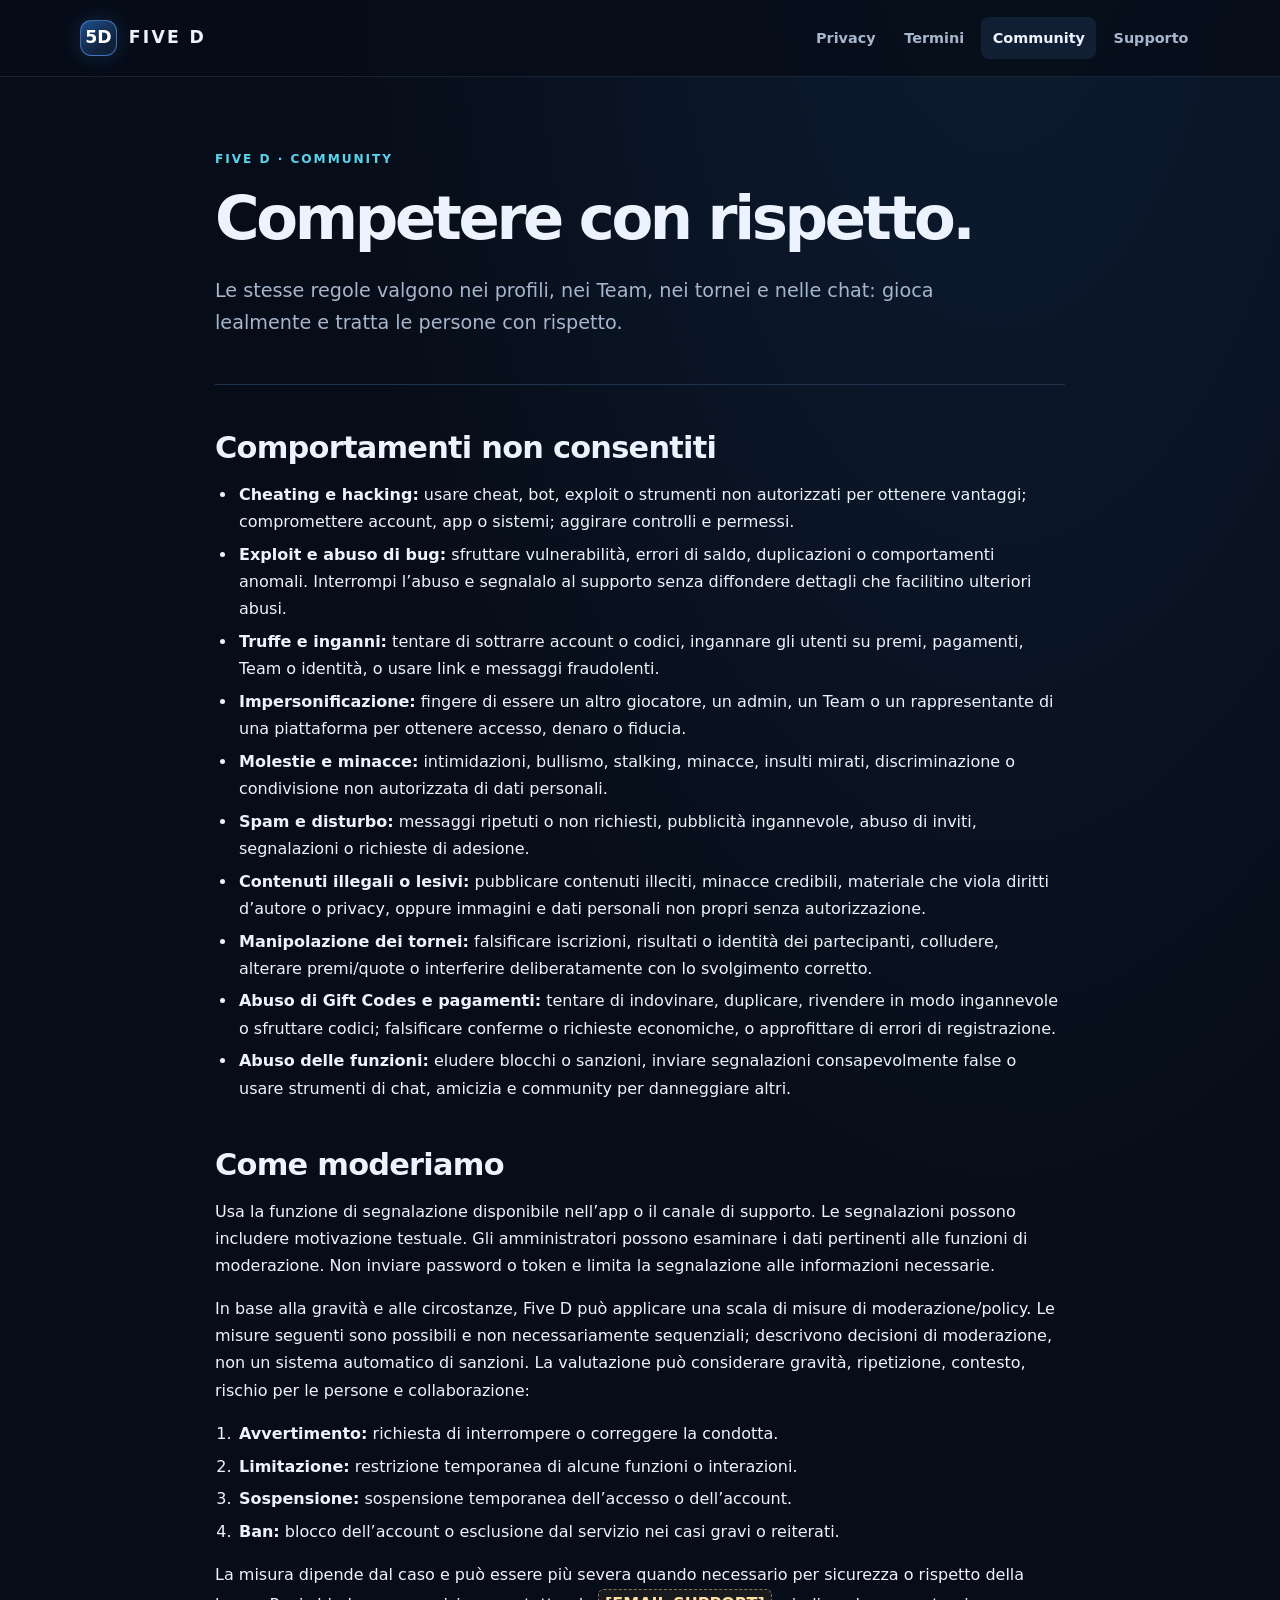
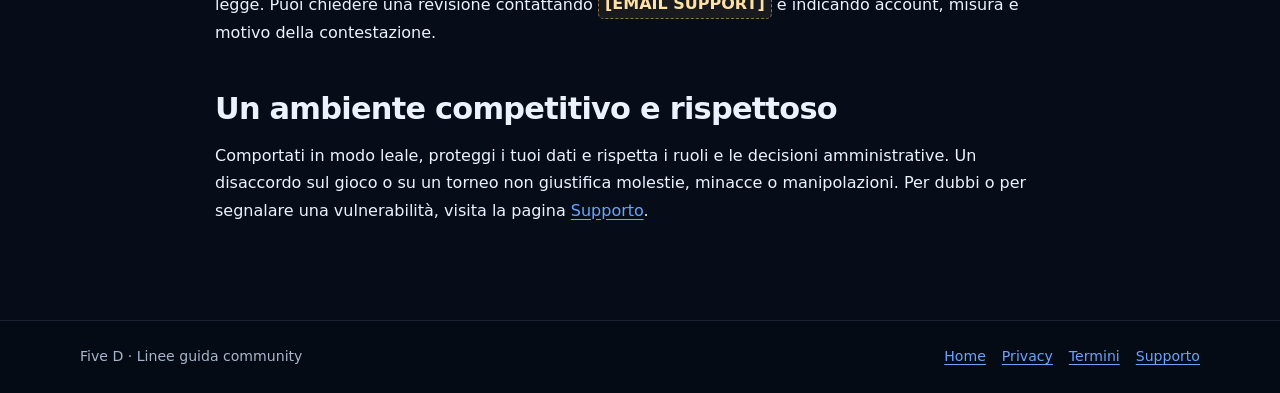
==== community-guidelines.html @ 9a0a3091 "Add FiveD legal pages" ====
<!doctype html>
<html lang="it">
<head>
  <meta charset="utf-8">
  <meta name="viewport" content="width=device-width, initial-scale=1">
  <meta name="theme-color" content="#070d18">
  <meta name="description" content="Linee guida Five D per interazioni corrette, tornei sicuri e una community rispettosa.">
  <title>Linee guida community — Five D</title>
  <link rel="stylesheet" href="style.css">
</head>
<body>
  <a class="skip-link" href="#contenuto">Vai al contenuto</a>
  <header class="site-header"><div class="header-inner">
    <a class="brand" href="index.html" aria-label="Five D, pagina iniziale"><span class="brand-mark" aria-hidden="true">5D</span><span>FIVE D</span></a>
    <nav class="site-nav" aria-label="Navigazione principale"><a href="privacy.html">Privacy</a><a href="terms.html">Termini</a><a href="community-guidelines.html" aria-current="page">Community</a><a href="support.html">Supporto</a></nav>
  </div></header>
  <main id="contenuto" class="container legal-content">
    <header>
      <p class="eyebrow">Five D · Community</p>
      <h1>Competere con rispetto.</h1>
      <p class="hero-copy">Le stesse regole valgono nei profili, nei Team, nei tornei e nelle chat: gioca lealmente e tratta le persone con rispetto.</p>
    </header>
    <section>
      <h2>Comportamenti non consentiti</h2>
      <ul>
        <li><strong>Cheating e hacking:</strong> usare cheat, bot, exploit o strumenti non autorizzati per ottenere vantaggi; compromettere account, app o sistemi; aggirare controlli e permessi.</li>
        <li><strong>Exploit e abuso di bug:</strong> sfruttare vulnerabilità, errori di saldo, duplicazioni o comportamenti anomali. Interrompi l’abuso e segnalalo al supporto senza diffondere dettagli che facilitino ulteriori abusi.</li>
        <li><strong>Truffe e inganni:</strong> tentare di sottrarre account o codici, ingannare gli utenti su premi, pagamenti, Team o identità, o usare link e messaggi fraudolenti.</li>
        <li><strong>Impersonificazione:</strong> fingere di essere un altro giocatore, un admin, un Team o un rappresentante di una piattaforma per ottenere accesso, denaro o fiducia.</li>
        <li><strong>Molestie e minacce:</strong> intimidazioni, bullismo, stalking, minacce, insulti mirati, discriminazione o condivisione non autorizzata di dati personali.</li>
        <li><strong>Spam e disturbo:</strong> messaggi ripetuti o non richiesti, pubblicità ingannevole, abuso di inviti, segnalazioni o richieste di adesione.</li>
        <li><strong>Contenuti illegali o lesivi:</strong> pubblicare contenuti illeciti, minacce credibili, materiale che viola diritti d’autore o privacy, oppure immagini e dati personali non propri senza autorizzazione.</li>
        <li><strong>Manipolazione dei tornei:</strong> falsificare iscrizioni, risultati o identità dei partecipanti, colludere, alterare premi/quote o interferire deliberatamente con lo svolgimento corretto.</li>
        <li><strong>Abuso di Gift Codes e pagamenti:</strong> tentare di indovinare, duplicare, rivendere in modo ingannevole o sfruttare codici; falsificare conferme o richieste economiche, o approfittare di errori di registrazione.</li>
        <li><strong>Abuso delle funzioni:</strong> eludere blocchi o sanzioni, inviare segnalazioni consapevolmente false o usare strumenti di chat, amicizia e community per danneggiare altri.</li>
      </ul>
    </section>
    <section>
      <h2>Come moderiamo</h2>
      <p>Usa la funzione di segnalazione disponibile nell’app o il canale di supporto. Le segnalazioni possono includere motivazione testuale. Gli amministratori possono esaminare i dati pertinenti alle funzioni di moderazione. Non inviare password o token e limita la segnalazione alle informazioni necessarie.</p>
      <p>In base alla gravità e alle circostanze, Five D può applicare una scala di misure di moderazione/policy. Le misure seguenti sono possibili e non necessariamente sequenziali; descrivono decisioni di moderazione, non un sistema automatico di sanzioni. La valutazione può considerare gravità, ripetizione, contesto, rischio per le persone e collaborazione:</p>
      <ol>
        <li><strong>Avvertimento:</strong> richiesta di interrompere o correggere la condotta.</li>
        <li><strong>Limitazione:</strong> restrizione temporanea di alcune funzioni o interazioni.</li>
        <li><strong>Sospensione:</strong> sospensione temporanea dell’accesso o dell’account.</li>
        <li><strong>Ban:</strong> blocco dell’account o esclusione dal servizio nei casi gravi o reiterati.</li>
      </ol>
      <p>La misura dipende dal caso e può essere più severa quando necessario per sicurezza o rispetto della legge. Puoi chiedere una revisione contattando <span class="placeholder">[EMAIL SUPPORT]</span> e indicando account, misura e motivo della contestazione.</p>
    </section>
    <section>
      <h2>Un ambiente competitivo e rispettoso</h2>
      <p>Comportati in modo leale, proteggi i tuoi dati e rispetta i ruoli e le decisioni amministrative. Un disaccordo sul gioco o su un torneo non giustifica molestie, minacce o manipolazioni. Per dubbi o per segnalare una vulnerabilità, visita la pagina <a href="support.html">Supporto</a>.</p>
    </section>
  </main>
  <footer class="site-footer"><div class="footer-inner"><p>Five D · Linee guida community</p><nav class="footer-links" aria-label="Altre pagine"><a href="index.html">Home</a><a href="privacy.html">Privacy</a><a href="terms.html">Termini</a><a href="support.html">Supporto</a></nav></div></footer>
</body>
</html>
---- style.css ----
:root {
  color-scheme: dark;
  --bg: #070d18;
  --surface: #0d1727;
  --surface-raised: #111f34;
  --line: #20334d;
  --text: #ecf3ff;
  --muted: #a7b6cc;
  --blue: #68a5ff;
  --cyan: #59d5ee;
  --warning: #f7c873;
  --max-width: 1120px;
}

* {
  box-sizing: border-box;
}

html {
  scroll-behavior: smooth;
}

body {
  min-width: 320px;
  margin: 0;
  background:
    radial-gradient(ellipse at 78% -10%, rgb(38 93 161 / 20%), transparent 42rem),
    var(--bg);
  color: var(--text);
  font: 16px/1.7 Inter, ui-sans-serif, system-ui, -apple-system, BlinkMacSystemFont, "Segoe UI", sans-serif;
}

a {
  color: var(--blue);
  text-underline-offset: 0.2em;
}

a:hover {
  color: var(--cyan);
}

a:focus-visible,
.button:focus-visible {
  outline: 3px solid var(--cyan);
  outline-offset: 4px;
}

.skip-link {
  position: absolute;
  z-index: 10;
  top: 0.75rem;
  left: 0.75rem;
  padding: 0.65rem 0.9rem;
  transform: translateY(-160%);
  border-radius: 0.5rem;
  background: var(--text);
  color: var(--bg);
}

.skip-link:focus {
  transform: translateY(0);
}

.site-header {
  border-bottom: 1px solid rgb(126 163 207 / 15%);
  background: rgb(7 13 24 / 82%);
}

.header-inner,
.container,
.footer-inner {
  width: min(var(--max-width), calc(100% - 3rem));
  margin-inline: auto;
}

.header-inner {
  display: flex;
  min-height: 76px;
  align-items: center;
  justify-content: space-between;
  gap: 1.5rem;
}

.brand {
  display: inline-flex;
  align-items: center;
  gap: 0.75rem;
  color: var(--text);
  font-size: 1.08rem;
  font-weight: 800;
  letter-spacing: 0.13em;
  text-decoration: none;
}

.brand-mark {
  display: grid;
  width: 2.3rem;
  height: 2.3rem;
  place-items: center;
  border: 1px solid rgb(104 165 255 / 52%);
  border-radius: 0.7rem;
  background: linear-gradient(145deg, #1e4e8a, #10213a 72%);
  box-shadow: 0 0 1.4rem rgb(61 139 240 / 20%);
  color: #fff;
  letter-spacing: 0;
}

.brand span:last-child {
  white-space: nowrap;
}

.site-nav {
  display: flex;
  flex-wrap: wrap;
  justify-content: flex-end;
  gap: 0.35rem;
}

.site-nav a {
  padding: 0.55rem 0.72rem;
  border-radius: 0.5rem;
  color: var(--muted);
  font-size: 0.9rem;
  font-weight: 650;
  text-decoration: none;
}

.site-nav a:hover,
.site-nav a[aria-current="page"] {
  background: rgb(104 165 255 / 11%);
  color: var(--text);
}

.container {
  padding-block: 4.5rem 5rem;
}

.hero {
  position: relative;
  overflow: hidden;
  padding: clamp(2rem, 6vw, 4.5rem);
  border: 1px solid var(--line);
  border-radius: 1.35rem;
  background:
    radial-gradient(ellipse at 100% 0%, rgb(51 119 208 / 24%), transparent 35rem),
    linear-gradient(145deg, #101d30, #0b1423 70%);
  box-shadow: 0 1.5rem 5rem rgb(0 0 0 / 20%);
}

.eyebrow {
  margin: 0 0 0.8rem;
  color: var(--cyan);
  font-size: 0.76rem;
  font-weight: 800;
  letter-spacing: 0.16em;
  text-transform: uppercase;
}

h1,
h2,
h3 {
  color: var(--text);
  line-height: 1.2;
  text-wrap: balance;
}

h1 {
  max-width: 850px;
  margin: 0;
  font-size: clamp(2.35rem, 6.2vw, 4.7rem);
  letter-spacing: -0.055em;
}

h2 {
  margin: 2.8rem 0 0.9rem;
  font-size: clamp(1.4rem, 3vw, 1.9rem);
  letter-spacing: -0.025em;
}

h3 {
  margin: 1.65rem 0 0.55rem;
  font-size: 1.12rem;
}

p,
ul,
ol {
  margin: 0 0 1rem;
}

.hero-copy {
  max-width: 730px;
  margin-top: 1.2rem;
  color: var(--muted);
  font-size: clamp(1.05rem, 2.1vw, 1.2rem);
}

.hero-actions {
  display: flex;
  flex-wrap: wrap;
  gap: 0.75rem;
  margin-top: 1.8rem;
}

.button {
  display: inline-flex;
  min-height: 2.9rem;
  align-items: center;
  justify-content: center;
  padding: 0.65rem 1rem;
  border: 1px solid rgb(104 165 255 / 40%);
  border-radius: 0.65rem;
  background: linear-gradient(135deg, #3276cb, #24589d);
  color: #fff;
  font-weight: 750;
  text-decoration: none;
  transition: transform 150ms ease, filter 150ms ease;
}

.button:hover {
  transform: translateY(-1px);
  filter: brightness(1.12);
  color: #fff;
}

.button-secondary {
  border-color: var(--line);
  background: rgb(255 255 255 / 3%);
  color: var(--text);
}

.button-secondary:hover {
  color: var(--text);
}

.section-heading {
  max-width: 720px;
  margin: 3.5rem 0 1.25rem;
}

.section-heading h2 {
  margin: 0 0 0.55rem;
}

.section-heading p,
.muted,
.meta,
.card p,
.callout p {
  color: var(--muted);
}

.card-grid {
  display: grid;
  grid-template-columns: repeat(2, minmax(0, 1fr));
  gap: 1rem;
}

.card {
  min-height: 100%;
  padding: 1.45rem;
  border: 1px solid var(--line);
  border-radius: 0.95rem;
  background: linear-gradient(155deg, rgb(17 31 52 / 96%), rgb(11 20 35 / 96%));
}

.card h2,
.card h3 {
  margin-top: 0;
}

.card h2 {
  font-size: 1.35rem;
}

.card-link {
  display: inline-flex;
  align-items: center;
  gap: 0.45rem;
  margin-top: 0.25rem;
  font-weight: 750;
  text-decoration: none;
}

.card-link::after {
  content: "→";
  transition: transform 150ms ease;
}

.card-link:hover::after {
  transform: translateX(3px);
}

.callout {
  margin-block: 1.5rem;
  padding: 1rem 1.2rem;
  border: 1px solid rgb(247 200 115 / 28%);
  border-left: 3px solid var(--warning);
  border-radius: 0.65rem;
  background: rgb(247 200 115 / 6%);
}

.callout strong {
  color: #ffe1a4;
}

.callout p:last-child {
  margin-bottom: 0;
}

.legal-content {
  max-width: 850px;
  margin-inline: auto;
}

.legal-content > header {
  margin-bottom: 2rem;
  padding-bottom: 1.75rem;
  border-bottom: 1px solid var(--line);
}

.legal-content > header h1 {
  font-size: clamp(2.4rem, 6vw, 3.8rem);
}

.legal-content section {
  scroll-margin-top: 1.5rem;
}

.legal-content ul,
.legal-content ol,
.card ul {
  padding-left: 1.35rem;
}

.legal-content li,
.card li {
  margin-block: 0.35rem;
  padding-left: 0.15rem;
}

.placeholder {
  display: inline-block;
  padding: 0.05rem 0.38rem;
  border: 1px dashed rgb(247 200 115 / 52%);
  border-radius: 0.35rem;
  background: rgb(247 200 115 / 7%);
  color: #ffe1a4;
  font-weight: 700;
  overflow-wrap: anywhere;
}

.contents {
  display: flex;
  flex-wrap: wrap;
  gap: 0.5rem;
  margin-block: 1.75rem;
}

.contents a {
  padding: 0.35rem 0.65rem;
  border: 1px solid var(--line);
  border-radius: 999px;
  color: var(--muted);
  font-size: 0.88rem;
  text-decoration: none;
}

.contents a:hover {
  border-color: var(--blue);
  color: var(--text);
}

.steps {
  counter-reset: support-step;
  display: grid;
  gap: 0.8rem;
  padding: 0;
  list-style: none;
}

.steps li {
  counter-increment: support-step;
  display: grid;
  grid-template-columns: 2rem 1fr;
  gap: 0.8rem;
  align-items: start;
  margin: 0;
  padding: 1rem;
  border: 1px solid var(--line);
  border-radius: 0.7rem;
  background: rgb(17 31 52 / 65%);
}

.steps li::before {
  content: counter(support-step, decimal-leading-zero);
  display: grid;
  width: 2rem;
  height: 2rem;
  place-items: center;
  border-radius: 0.55rem;
  background: rgb(104 165 255 / 14%);
  color: var(--cyan);
  font-size: 0.78rem;
  font-weight: 800;
}

.steps p:last-child {
  margin-bottom: 0;
}

.site-footer {
  border-top: 1px solid rgb(126 163 207 / 15%);
  background: rgb(5 10 18 / 55%);
}

.footer-inner {
  display: flex;
  flex-wrap: wrap;
  align-items: center;
  justify-content: space-between;
  gap: 1rem;
  padding-block: 1.5rem;
}

.footer-inner p {
  margin: 0;
  color: var(--muted);
  font-size: 0.88rem;
}

.footer-links {
  display: flex;
  flex-wrap: wrap;
  gap: 0.8rem 1rem;
}

.footer-links a {
  font-size: 0.88rem;
}

@media (max-width: 720px) {
  .header-inner,
  .container,
  .footer-inner {
    width: min(100% - 2rem, var(--max-width));
  }

  .header-inner {
    align-items: flex-start;
    flex-direction: column;
    gap: 0.65rem;
    padding-block: 0.8rem;
  }

  .site-nav {
    width: 100%;
    justify-content: flex-start;
    gap: 0.1rem;
  }

  .site-nav a {
    padding: 0.45rem 0.55rem;
    font-size: 0.83rem;
  }

  .container {
    padding-block: 2.2rem 3rem;
  }

  .card-grid {
    grid-template-columns: 1fr;
  }

  .hero {
    border-radius: 1rem;
  }

  .footer-inner {
    align-items: flex-start;
    flex-direction: column;
  }
}

@media (prefers-reduced-motion: reduce) {
  *,
  *::before,
  *::after {
    scroll-behavior: auto !important;
    transition-duration: 0.01ms !important;
    animation-duration: 0.01ms !important;
    animation-iteration-count: 1 !important;
  }
}
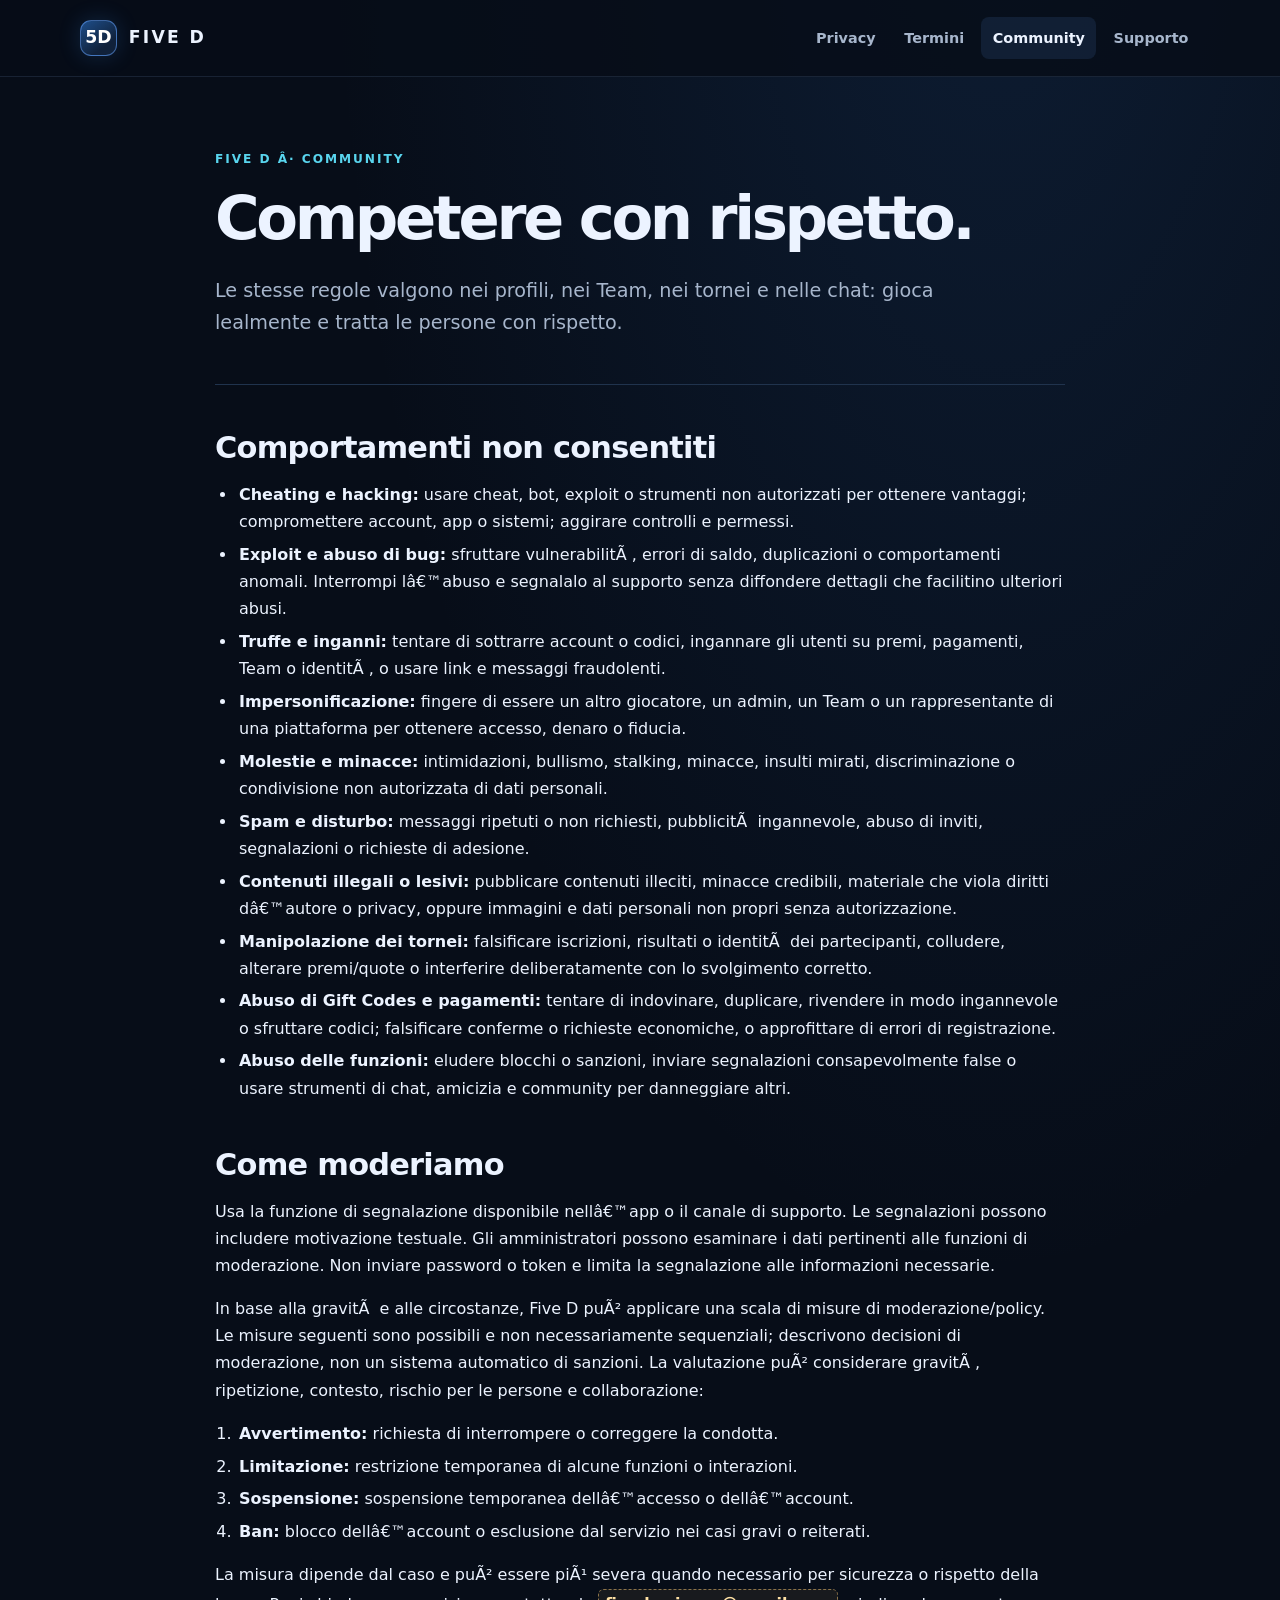
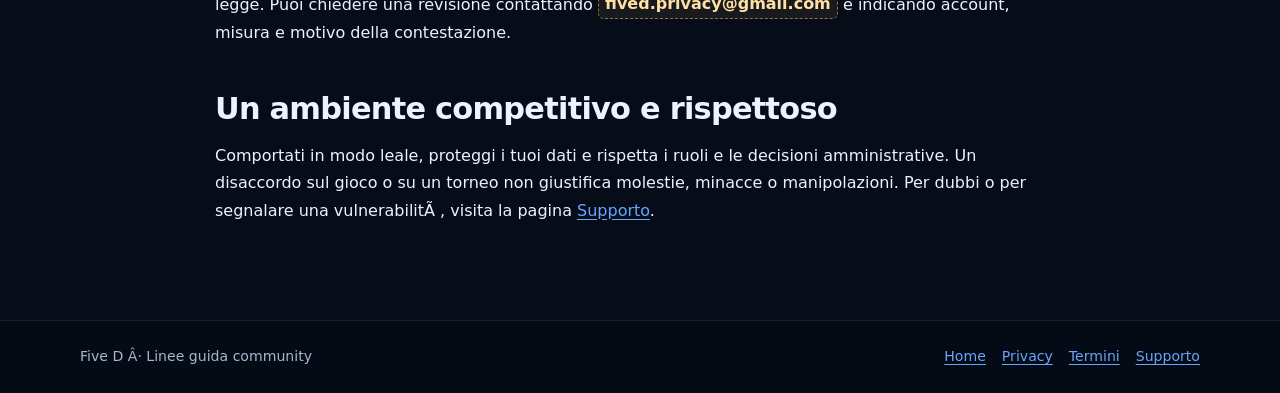
==== commit e11f337b: "Update FiveD legal contacts" ====
--- a/community-guidelines.html
+++ b/community-guidelines.html
@@ -1,11 +1,11 @@
-<!doctype html>
+﻿<!doctype html>
 <html lang="it">
 <head>
   <meta charset="utf-8">
   <meta name="viewport" content="width=device-width, initial-scale=1">
   <meta name="theme-color" content="#070d18">
   <meta name="description" content="Linee guida Five D per interazioni corrette, tornei sicuri e una community rispettosa.">
-  <title>Linee guida community — Five D</title>
+  <title>Linee guida community â€” Five D</title>
   <link rel="stylesheet" href="style.css">
 </head>
 <body>
@@ -16,7 +16,7 @@
   </div></header>
   <main id="contenuto" class="container legal-content">
     <header>
-      <p class="eyebrow">Five D · Community</p>
+      <p class="eyebrow">Five D Â· Community</p>
       <h1>Competere con rispetto.</h1>
       <p class="hero-copy">Le stesse regole valgono nei profili, nei Team, nei tornei e nelle chat: gioca lealmente e tratta le persone con rispetto.</p>
     </header>
@@ -24,34 +24,35 @@
       <h2>Comportamenti non consentiti</h2>
       <ul>
         <li><strong>Cheating e hacking:</strong> usare cheat, bot, exploit o strumenti non autorizzati per ottenere vantaggi; compromettere account, app o sistemi; aggirare controlli e permessi.</li>
-        <li><strong>Exploit e abuso di bug:</strong> sfruttare vulnerabilità, errori di saldo, duplicazioni o comportamenti anomali. Interrompi l’abuso e segnalalo al supporto senza diffondere dettagli che facilitino ulteriori abusi.</li>
-        <li><strong>Truffe e inganni:</strong> tentare di sottrarre account o codici, ingannare gli utenti su premi, pagamenti, Team o identità, o usare link e messaggi fraudolenti.</li>
+        <li><strong>Exploit e abuso di bug:</strong> sfruttare vulnerabilitÃ , errori di saldo, duplicazioni o comportamenti anomali. Interrompi lâ€™abuso e segnalalo al supporto senza diffondere dettagli che facilitino ulteriori abusi.</li>
+        <li><strong>Truffe e inganni:</strong> tentare di sottrarre account o codici, ingannare gli utenti su premi, pagamenti, Team o identitÃ , o usare link e messaggi fraudolenti.</li>
         <li><strong>Impersonificazione:</strong> fingere di essere un altro giocatore, un admin, un Team o un rappresentante di una piattaforma per ottenere accesso, denaro o fiducia.</li>
         <li><strong>Molestie e minacce:</strong> intimidazioni, bullismo, stalking, minacce, insulti mirati, discriminazione o condivisione non autorizzata di dati personali.</li>
-        <li><strong>Spam e disturbo:</strong> messaggi ripetuti o non richiesti, pubblicità ingannevole, abuso di inviti, segnalazioni o richieste di adesione.</li>
-        <li><strong>Contenuti illegali o lesivi:</strong> pubblicare contenuti illeciti, minacce credibili, materiale che viola diritti d’autore o privacy, oppure immagini e dati personali non propri senza autorizzazione.</li>
-        <li><strong>Manipolazione dei tornei:</strong> falsificare iscrizioni, risultati o identità dei partecipanti, colludere, alterare premi/quote o interferire deliberatamente con lo svolgimento corretto.</li>
+        <li><strong>Spam e disturbo:</strong> messaggi ripetuti o non richiesti, pubblicitÃ  ingannevole, abuso di inviti, segnalazioni o richieste di adesione.</li>
+        <li><strong>Contenuti illegali o lesivi:</strong> pubblicare contenuti illeciti, minacce credibili, materiale che viola diritti dâ€™autore o privacy, oppure immagini e dati personali non propri senza autorizzazione.</li>
+        <li><strong>Manipolazione dei tornei:</strong> falsificare iscrizioni, risultati o identitÃ  dei partecipanti, colludere, alterare premi/quote o interferire deliberatamente con lo svolgimento corretto.</li>
         <li><strong>Abuso di Gift Codes e pagamenti:</strong> tentare di indovinare, duplicare, rivendere in modo ingannevole o sfruttare codici; falsificare conferme o richieste economiche, o approfittare di errori di registrazione.</li>
         <li><strong>Abuso delle funzioni:</strong> eludere blocchi o sanzioni, inviare segnalazioni consapevolmente false o usare strumenti di chat, amicizia e community per danneggiare altri.</li>
       </ul>
     </section>
     <section>
       <h2>Come moderiamo</h2>
-      <p>Usa la funzione di segnalazione disponibile nell’app o il canale di supporto. Le segnalazioni possono includere motivazione testuale. Gli amministratori possono esaminare i dati pertinenti alle funzioni di moderazione. Non inviare password o token e limita la segnalazione alle informazioni necessarie.</p>
-      <p>In base alla gravità e alle circostanze, Five D può applicare una scala di misure di moderazione/policy. Le misure seguenti sono possibili e non necessariamente sequenziali; descrivono decisioni di moderazione, non un sistema automatico di sanzioni. La valutazione può considerare gravità, ripetizione, contesto, rischio per le persone e collaborazione:</p>
+      <p>Usa la funzione di segnalazione disponibile nellâ€™app o il canale di supporto. Le segnalazioni possono includere motivazione testuale. Gli amministratori possono esaminare i dati pertinenti alle funzioni di moderazione. Non inviare password o token e limita la segnalazione alle informazioni necessarie.</p>
+      <p>In base alla gravitÃ  e alle circostanze, Five D puÃ² applicare una scala di misure di moderazione/policy. Le misure seguenti sono possibili e non necessariamente sequenziali; descrivono decisioni di moderazione, non un sistema automatico di sanzioni. La valutazione puÃ² considerare gravitÃ , ripetizione, contesto, rischio per le persone e collaborazione:</p>
       <ol>
         <li><strong>Avvertimento:</strong> richiesta di interrompere o correggere la condotta.</li>
         <li><strong>Limitazione:</strong> restrizione temporanea di alcune funzioni o interazioni.</li>
-        <li><strong>Sospensione:</strong> sospensione temporanea dell’accesso o dell’account.</li>
-        <li><strong>Ban:</strong> blocco dell’account o esclusione dal servizio nei casi gravi o reiterati.</li>
+        <li><strong>Sospensione:</strong> sospensione temporanea dellâ€™accesso o dellâ€™account.</li>
+        <li><strong>Ban:</strong> blocco dellâ€™account o esclusione dal servizio nei casi gravi o reiterati.</li>
       </ol>
-      <p>La misura dipende dal caso e può essere più severa quando necessario per sicurezza o rispetto della legge. Puoi chiedere una revisione contattando <span class="placeholder">[EMAIL SUPPORT]</span> e indicando account, misura e motivo della contestazione.</p>
+      <p>La misura dipende dal caso e puÃ² essere piÃ¹ severa quando necessario per sicurezza o rispetto della legge. Puoi chiedere una revisione contattando <span class="placeholder">fived.privacy@gmail.com</span> e indicando account, misura e motivo della contestazione.</p>
     </section>
     <section>
       <h2>Un ambiente competitivo e rispettoso</h2>
-      <p>Comportati in modo leale, proteggi i tuoi dati e rispetta i ruoli e le decisioni amministrative. Un disaccordo sul gioco o su un torneo non giustifica molestie, minacce o manipolazioni. Per dubbi o per segnalare una vulnerabilità, visita la pagina <a href="support.html">Supporto</a>.</p>
+      <p>Comportati in modo leale, proteggi i tuoi dati e rispetta i ruoli e le decisioni amministrative. Un disaccordo sul gioco o su un torneo non giustifica molestie, minacce o manipolazioni. Per dubbi o per segnalare una vulnerabilitÃ , visita la pagina <a href="support.html">Supporto</a>.</p>
     </section>
   </main>
-  <footer class="site-footer"><div class="footer-inner"><p>Five D · Linee guida community</p><nav class="footer-links" aria-label="Altre pagine"><a href="index.html">Home</a><a href="privacy.html">Privacy</a><a href="terms.html">Termini</a><a href="support.html">Supporto</a></nav></div></footer>
+  <footer class="site-footer"><div class="footer-inner"><p>Five D Â· Linee guida community</p><nav class="footer-links" aria-label="Altre pagine"><a href="index.html">Home</a><a href="privacy.html">Privacy</a><a href="terms.html">Termini</a><a href="support.html">Supporto</a></nav></div></footer>
 </body>
 </html>
+
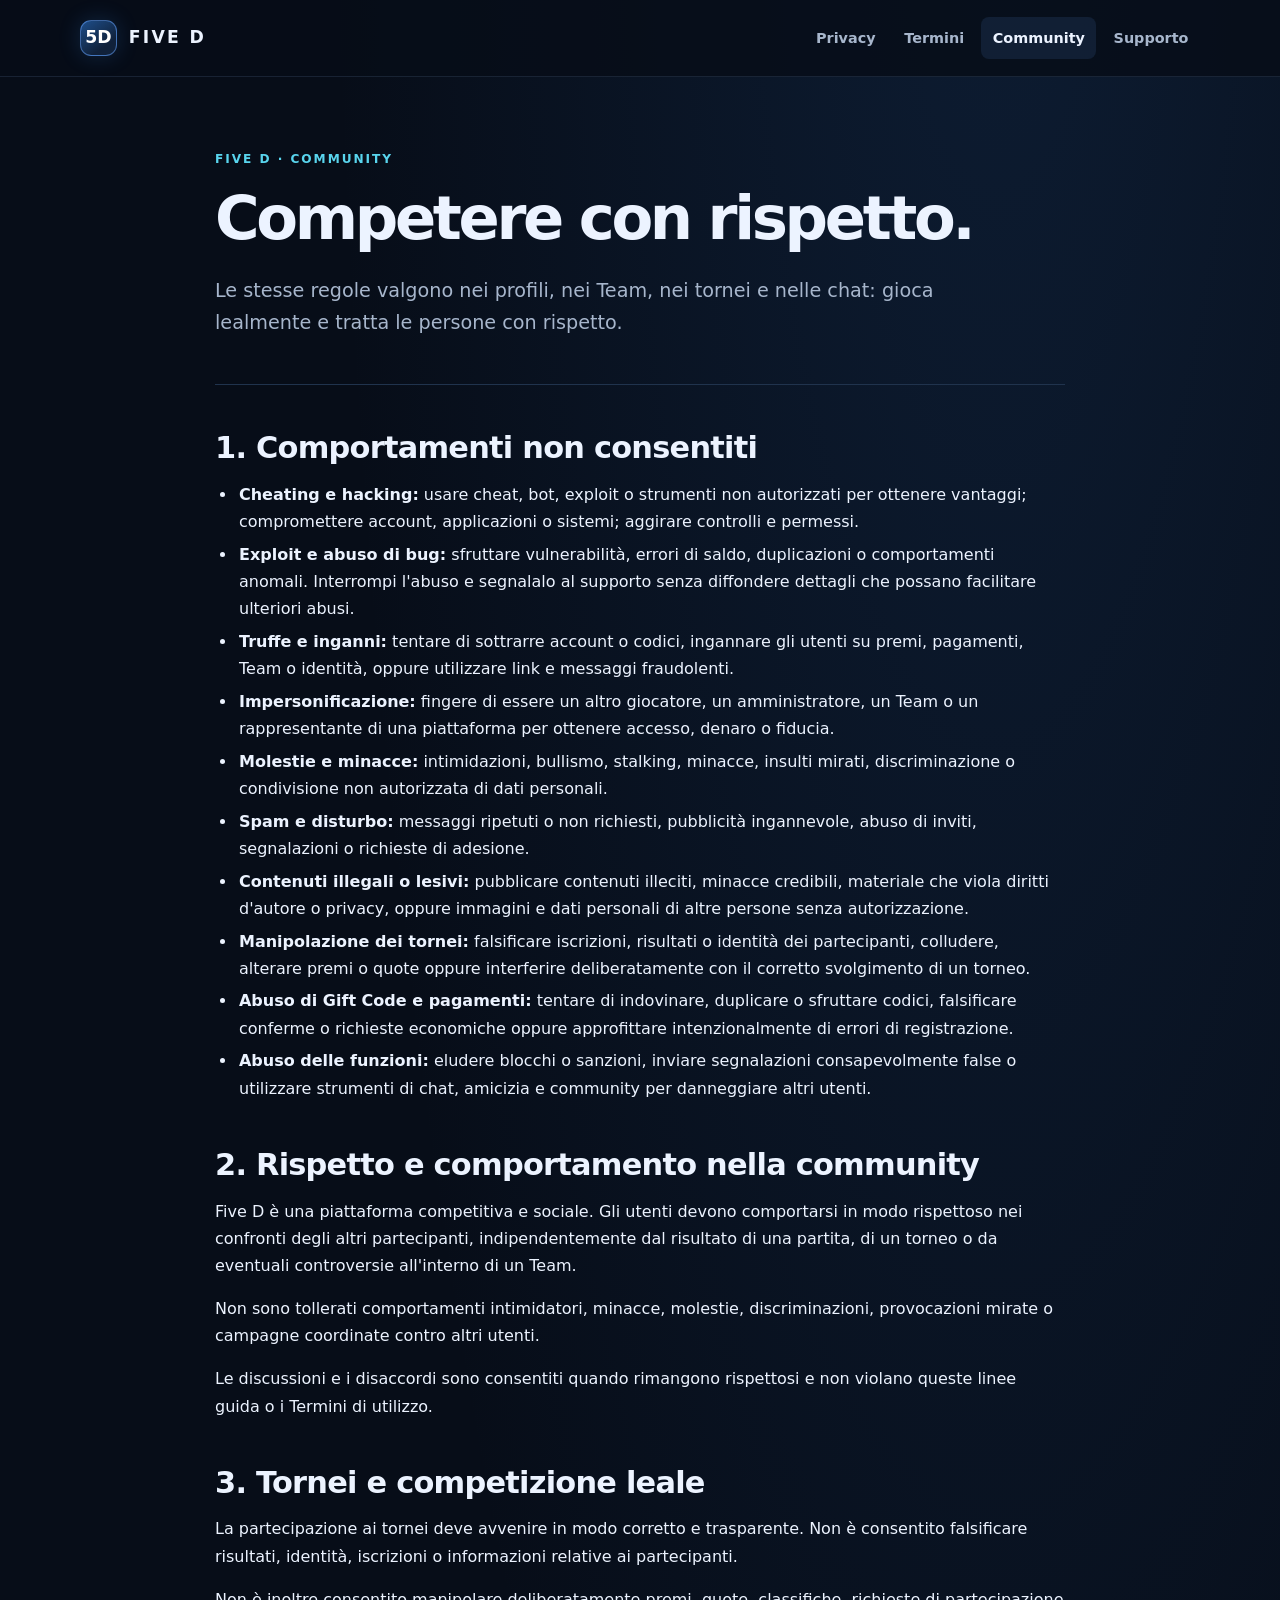
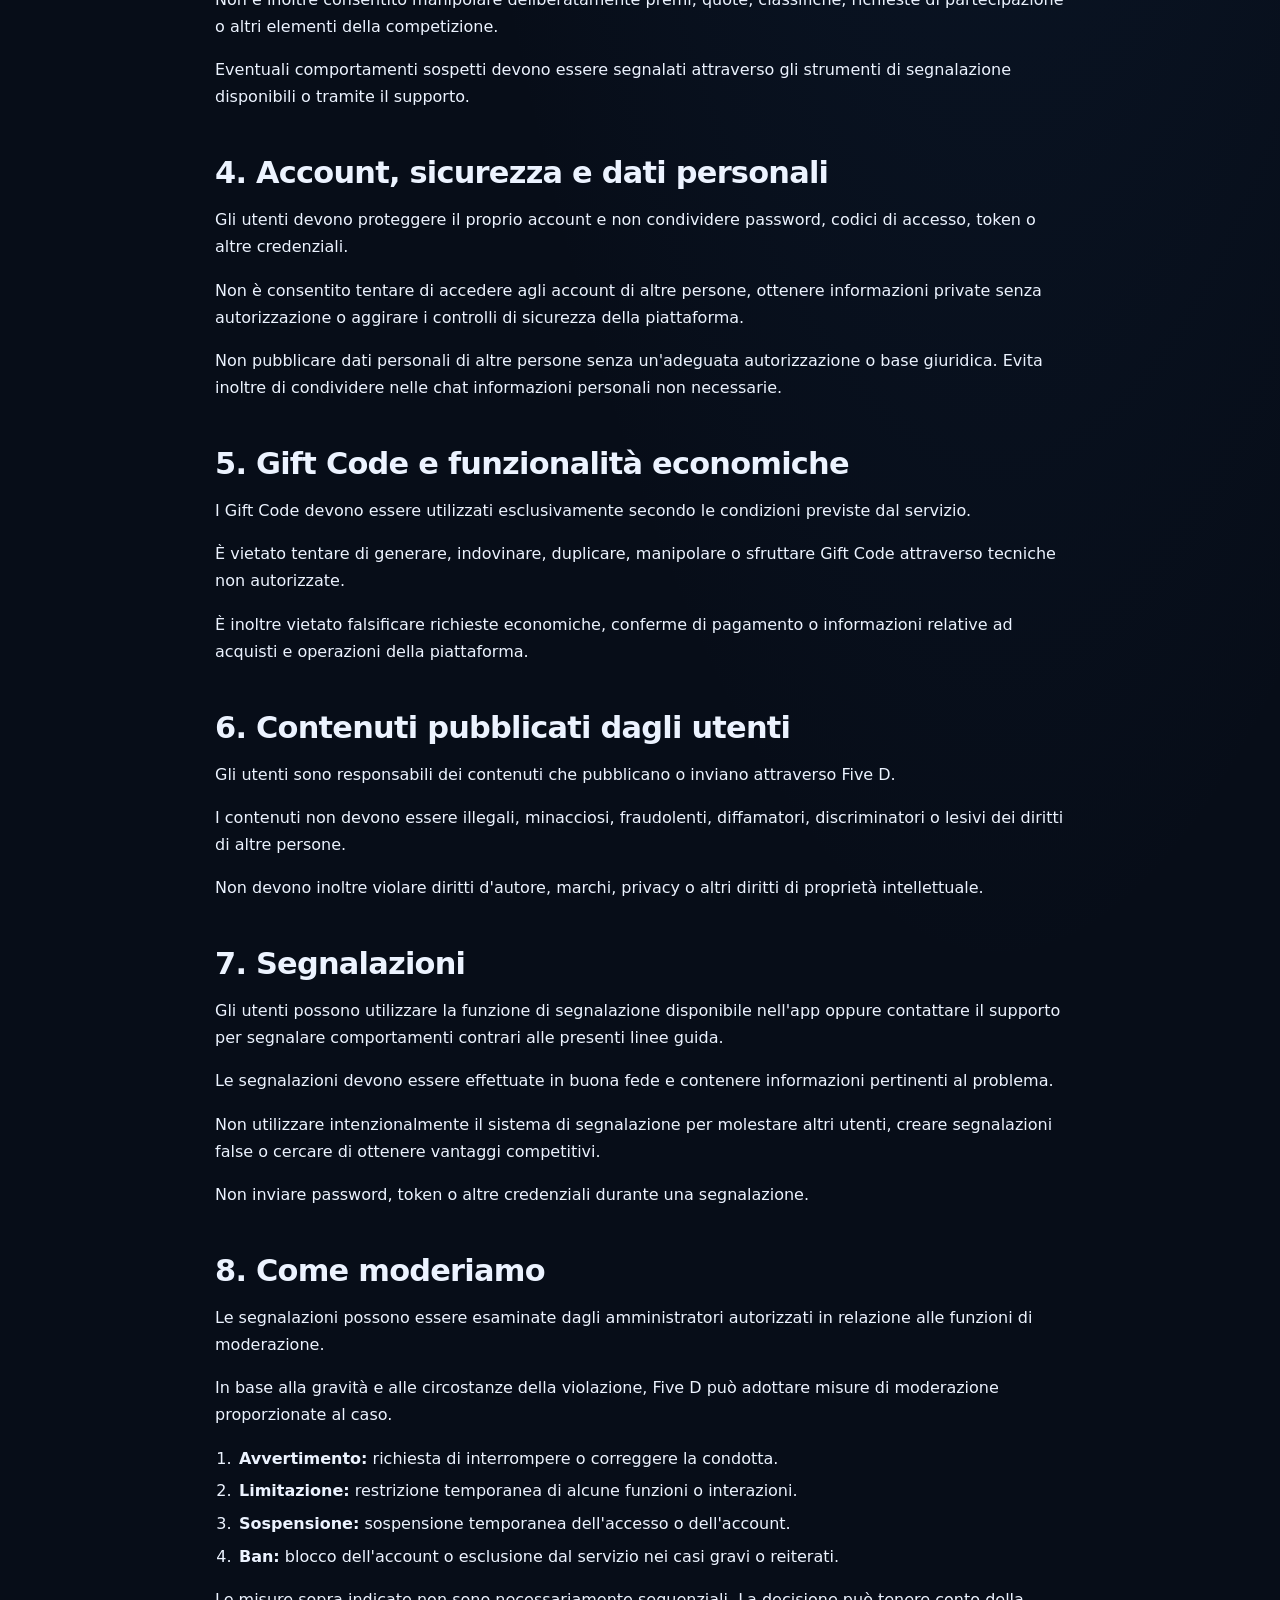
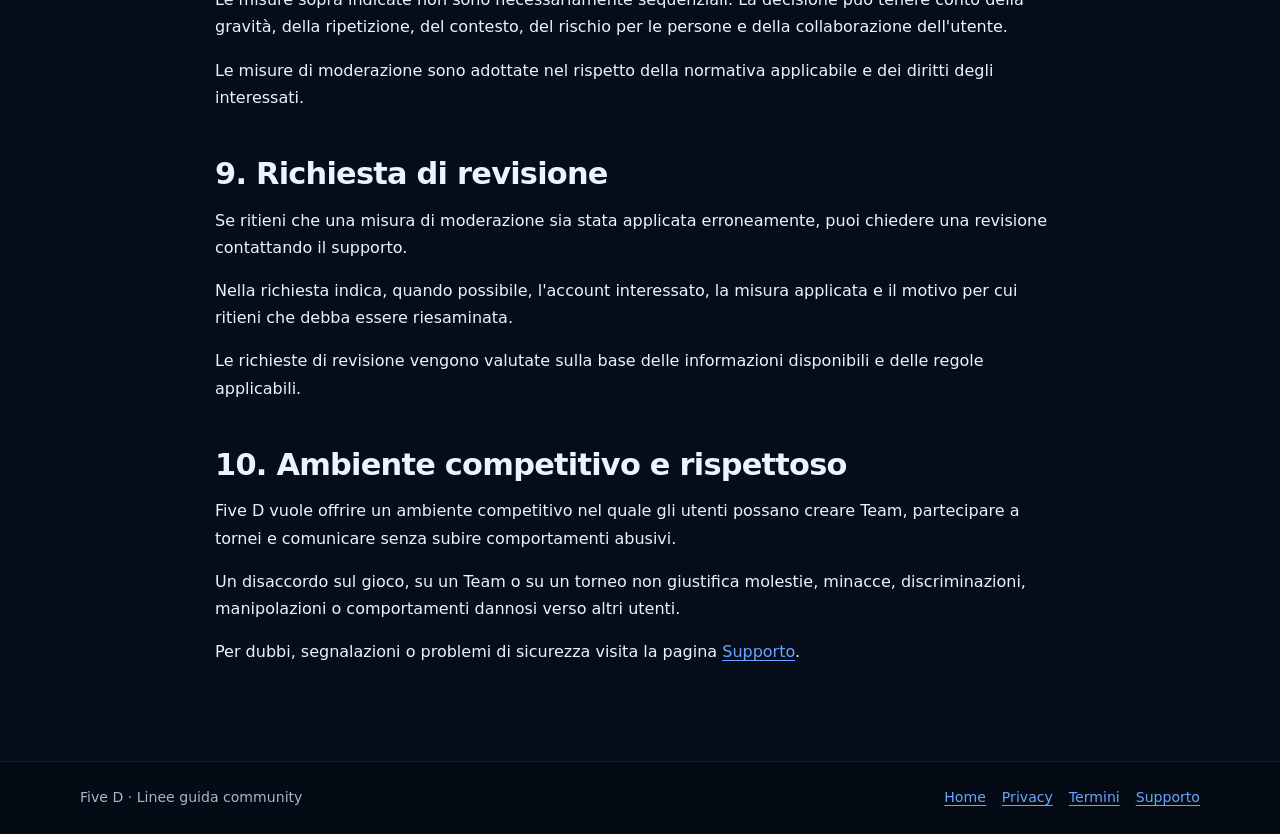
==== commit bef21c83: "Save FiveD legal pages" ====
--- a/community-guidelines.html
+++ b/community-guidelines.html
@@ -5,54 +5,347 @@
   <meta name="viewport" content="width=device-width, initial-scale=1">
   <meta name="theme-color" content="#070d18">
   <meta name="description" content="Linee guida Five D per interazioni corrette, tornei sicuri e una community rispettosa.">
-  <title>Linee guida community â€” Five D</title>
+  <title>Linee guida community — Five D</title>
   <link rel="stylesheet" href="style.css">
 </head>
+
 <body>
   <a class="skip-link" href="#contenuto">Vai al contenuto</a>
-  <header class="site-header"><div class="header-inner">
-    <a class="brand" href="index.html" aria-label="Five D, pagina iniziale"><span class="brand-mark" aria-hidden="true">5D</span><span>FIVE D</span></a>
-    <nav class="site-nav" aria-label="Navigazione principale"><a href="privacy.html">Privacy</a><a href="terms.html">Termini</a><a href="community-guidelines.html" aria-current="page">Community</a><a href="support.html">Supporto</a></nav>
-  </div></header>
+
+  <header class="site-header">
+    <div class="header-inner">
+      <a class="brand" href="index.html" aria-label="Five D, pagina iniziale">
+        <span class="brand-mark" aria-hidden="true">5D</span>
+        <span>FIVE D</span>
+      </a>
+
+      <nav class="site-nav" aria-label="Navigazione principale">
+        <a href="privacy.html">Privacy</a>
+        <a href="terms.html">Termini</a>
+        <a href="community-guidelines.html" aria-current="page">Community</a>
+        <a href="support.html">Supporto</a>
+      </nav>
+    </div>
+  </header>
+
   <main id="contenuto" class="container legal-content">
+
     <header>
-      <p class="eyebrow">Five D Â· Community</p>
+      <p class="eyebrow">Five D · Community</p>
+
       <h1>Competere con rispetto.</h1>
-      <p class="hero-copy">Le stesse regole valgono nei profili, nei Team, nei tornei e nelle chat: gioca lealmente e tratta le persone con rispetto.</p>
+
+      <p class="hero-copy">
+        Le stesse regole valgono nei profili, nei Team, nei tornei e nelle chat:
+        gioca lealmente e tratta le persone con rispetto.
+      </p>
     </header>
-    <section>
-      <h2>Comportamenti non consentiti</h2>
+
+    <section>
+      <h2>1. Comportamenti non consentiti</h2>
+
       <ul>
-        <li><strong>Cheating e hacking:</strong> usare cheat, bot, exploit o strumenti non autorizzati per ottenere vantaggi; compromettere account, app o sistemi; aggirare controlli e permessi.</li>
-        <li><strong>Exploit e abuso di bug:</strong> sfruttare vulnerabilitÃ , errori di saldo, duplicazioni o comportamenti anomali. Interrompi lâ€™abuso e segnalalo al supporto senza diffondere dettagli che facilitino ulteriori abusi.</li>
-        <li><strong>Truffe e inganni:</strong> tentare di sottrarre account o codici, ingannare gli utenti su premi, pagamenti, Team o identitÃ , o usare link e messaggi fraudolenti.</li>
-        <li><strong>Impersonificazione:</strong> fingere di essere un altro giocatore, un admin, un Team o un rappresentante di una piattaforma per ottenere accesso, denaro o fiducia.</li>
-        <li><strong>Molestie e minacce:</strong> intimidazioni, bullismo, stalking, minacce, insulti mirati, discriminazione o condivisione non autorizzata di dati personali.</li>
-        <li><strong>Spam e disturbo:</strong> messaggi ripetuti o non richiesti, pubblicitÃ  ingannevole, abuso di inviti, segnalazioni o richieste di adesione.</li>
-        <li><strong>Contenuti illegali o lesivi:</strong> pubblicare contenuti illeciti, minacce credibili, materiale che viola diritti dâ€™autore o privacy, oppure immagini e dati personali non propri senza autorizzazione.</li>
-        <li><strong>Manipolazione dei tornei:</strong> falsificare iscrizioni, risultati o identitÃ  dei partecipanti, colludere, alterare premi/quote o interferire deliberatamente con lo svolgimento corretto.</li>
-        <li><strong>Abuso di Gift Codes e pagamenti:</strong> tentare di indovinare, duplicare, rivendere in modo ingannevole o sfruttare codici; falsificare conferme o richieste economiche, o approfittare di errori di registrazione.</li>
-        <li><strong>Abuso delle funzioni:</strong> eludere blocchi o sanzioni, inviare segnalazioni consapevolmente false o usare strumenti di chat, amicizia e community per danneggiare altri.</li>
+        <li>
+          <strong>Cheating e hacking:</strong>
+          usare cheat, bot, exploit o strumenti non autorizzati per ottenere
+          vantaggi; compromettere account, applicazioni o sistemi; aggirare
+          controlli e permessi.
+        </li>
+
+        <li>
+          <strong>Exploit e abuso di bug:</strong>
+          sfruttare vulnerabilità, errori di saldo, duplicazioni o comportamenti
+          anomali. Interrompi l'abuso e segnalalo al supporto senza diffondere
+          dettagli che possano facilitare ulteriori abusi.
+        </li>
+
+        <li>
+          <strong>Truffe e inganni:</strong>
+          tentare di sottrarre account o codici, ingannare gli utenti su premi,
+          pagamenti, Team o identità, oppure utilizzare link e messaggi fraudolenti.
+        </li>
+
+        <li>
+          <strong>Impersonificazione:</strong>
+          fingere di essere un altro giocatore, un amministratore, un Team
+          o un rappresentante di una piattaforma per ottenere accesso,
+          denaro o fiducia.
+        </li>
+
+        <li>
+          <strong>Molestie e minacce:</strong>
+          intimidazioni, bullismo, stalking, minacce, insulti mirati,
+          discriminazione o condivisione non autorizzata di dati personali.
+        </li>
+
+        <li>
+          <strong>Spam e disturbo:</strong>
+          messaggi ripetuti o non richiesti, pubblicità ingannevole, abuso
+          di inviti, segnalazioni o richieste di adesione.
+        </li>
+
+        <li>
+          <strong>Contenuti illegali o lesivi:</strong>
+          pubblicare contenuti illeciti, minacce credibili, materiale che
+          viola diritti d'autore o privacy, oppure immagini e dati personali
+          di altre persone senza autorizzazione.
+        </li>
+
+        <li>
+          <strong>Manipolazione dei tornei:</strong>
+          falsificare iscrizioni, risultati o identità dei partecipanti,
+          colludere, alterare premi o quote oppure interferire deliberatamente
+          con il corretto svolgimento di un torneo.
+        </li>
+
+        <li>
+          <strong>Abuso di Gift Code e pagamenti:</strong>
+          tentare di indovinare, duplicare o sfruttare codici, falsificare
+          conferme o richieste economiche oppure approfittare intenzionalmente
+          di errori di registrazione.
+        </li>
+
+        <li>
+          <strong>Abuso delle funzioni:</strong>
+          eludere blocchi o sanzioni, inviare segnalazioni consapevolmente
+          false o utilizzare strumenti di chat, amicizia e community per
+          danneggiare altri utenti.
+        </li>
       </ul>
     </section>
-    <section>
-      <h2>Come moderiamo</h2>
-      <p>Usa la funzione di segnalazione disponibile nellâ€™app o il canale di supporto. Le segnalazioni possono includere motivazione testuale. Gli amministratori possono esaminare i dati pertinenti alle funzioni di moderazione. Non inviare password o token e limita la segnalazione alle informazioni necessarie.</p>
-      <p>In base alla gravitÃ  e alle circostanze, Five D puÃ² applicare una scala di misure di moderazione/policy. Le misure seguenti sono possibili e non necessariamente sequenziali; descrivono decisioni di moderazione, non un sistema automatico di sanzioni. La valutazione puÃ² considerare gravitÃ , ripetizione, contesto, rischio per le persone e collaborazione:</p>
+
+    <section>
+      <h2>2. Rispetto e comportamento nella community</h2>
+
+      <p>
+        Five D è una piattaforma competitiva e sociale. Gli utenti devono
+        comportarsi in modo rispettoso nei confronti degli altri partecipanti,
+        indipendentemente dal risultato di una partita, di un torneo o da
+        eventuali controversie all'interno di un Team.
+      </p>
+
+      <p>
+        Non sono tollerati comportamenti intimidatori, minacce, molestie,
+        discriminazioni, provocazioni mirate o campagne coordinate contro
+        altri utenti.
+      </p>
+
+      <p>
+        Le discussioni e i disaccordi sono consentiti quando rimangono
+        rispettosi e non violano queste linee guida o i Termini di utilizzo.
+      </p>
+    </section>
+
+    <section>
+      <h2>3. Tornei e competizione leale</h2>
+
+      <p>
+        La partecipazione ai tornei deve avvenire in modo corretto e trasparente.
+        Non è consentito falsificare risultati, identità, iscrizioni o
+        informazioni relative ai partecipanti.
+      </p>
+
+      <p>
+        Non è inoltre consentito manipolare deliberatamente premi, quote,
+        classifiche, richieste di partecipazione o altri elementi della
+        competizione.
+      </p>
+
+      <p>
+        Eventuali comportamenti sospetti devono essere segnalati attraverso
+        gli strumenti di segnalazione disponibili o tramite il supporto.
+      </p>
+    </section>
+
+    <section>
+      <h2>4. Account, sicurezza e dati personali</h2>
+
+      <p>
+        Gli utenti devono proteggere il proprio account e non condividere
+        password, codici di accesso, token o altre credenziali.
+      </p>
+
+      <p>
+        Non è consentito tentare di accedere agli account di altre persone,
+        ottenere informazioni private senza autorizzazione o aggirare i
+        controlli di sicurezza della piattaforma.
+      </p>
+
+      <p>
+        Non pubblicare dati personali di altre persone senza un'adeguata
+        autorizzazione o base giuridica. Evita inoltre di condividere nelle
+        chat informazioni personali non necessarie.
+      </p>
+    </section>
+
+    <section>
+      <h2>5. Gift Code e funzionalità economiche</h2>
+
+      <p>
+        I Gift Code devono essere utilizzati esclusivamente secondo le
+        condizioni previste dal servizio.
+      </p>
+
+      <p>
+        È vietato tentare di generare, indovinare, duplicare, manipolare
+        o sfruttare Gift Code attraverso tecniche non autorizzate.
+      </p>
+
+      <p>
+        È inoltre vietato falsificare richieste economiche, conferme di
+        pagamento o informazioni relative ad acquisti e operazioni della
+        piattaforma.
+      </p>
+    </section>
+
+    <section>
+      <h2>6. Contenuti pubblicati dagli utenti</h2>
+
+      <p>
+        Gli utenti sono responsabili dei contenuti che pubblicano o inviano
+        attraverso Five D.
+      </p>
+
+      <p>
+        I contenuti non devono essere illegali, minacciosi, fraudolenti,
+        diffamatori, discriminatori o lesivi dei diritti di altre persone.
+      </p>
+
+      <p>
+        Non devono inoltre violare diritti d'autore, marchi, privacy o altri
+        diritti di proprietà intellettuale.
+      </p>
+    </section>
+
+    <section>
+      <h2>7. Segnalazioni</h2>
+
+      <p>
+        Gli utenti possono utilizzare la funzione di segnalazione disponibile
+        nell'app oppure contattare il supporto per segnalare comportamenti
+        contrari alle presenti linee guida.
+      </p>
+
+      <p>
+        Le segnalazioni devono essere effettuate in buona fede e contenere
+        informazioni pertinenti al problema.
+      </p>
+
+      <p>
+        Non utilizzare intenzionalmente il sistema di segnalazione per
+        molestare altri utenti, creare segnalazioni false o cercare di
+        ottenere vantaggi competitivi.
+      </p>
+
+      <p>
+        Non inviare password, token o altre credenziali durante una segnalazione.
+      </p>
+    </section>
+
+    <section>
+      <h2>8. Come moderiamo</h2>
+
+      <p>
+        Le segnalazioni possono essere esaminate dagli amministratori
+        autorizzati in relazione alle funzioni di moderazione.
+      </p>
+
+      <p>
+        In base alla gravità e alle circostanze della violazione, Five D
+        può adottare misure di moderazione proporzionate al caso.
+      </p>
+
       <ol>
-        <li><strong>Avvertimento:</strong> richiesta di interrompere o correggere la condotta.</li>
-        <li><strong>Limitazione:</strong> restrizione temporanea di alcune funzioni o interazioni.</li>
-        <li><strong>Sospensione:</strong> sospensione temporanea dellâ€™accesso o dellâ€™account.</li>
-        <li><strong>Ban:</strong> blocco dellâ€™account o esclusione dal servizio nei casi gravi o reiterati.</li>
+        <li>
+          <strong>Avvertimento:</strong>
+          richiesta di interrompere o correggere la condotta.
+        </li>
+
+        <li>
+          <strong>Limitazione:</strong>
+          restrizione temporanea di alcune funzioni o interazioni.
+        </li>
+
+        <li>
+          <strong>Sospensione:</strong>
+          sospensione temporanea dell'accesso o dell'account.
+        </li>
+
+        <li>
+          <strong>Ban:</strong>
+          blocco dell'account o esclusione dal servizio nei casi gravi
+          o reiterati.
+        </li>
       </ol>
-      <p>La misura dipende dal caso e puÃ² essere piÃ¹ severa quando necessario per sicurezza o rispetto della legge. Puoi chiedere una revisione contattando <span class="placeholder">fived.privacy@gmail.com</span> e indicando account, misura e motivo della contestazione.</p>
-    </section>
-    <section>
-      <h2>Un ambiente competitivo e rispettoso</h2>
-      <p>Comportati in modo leale, proteggi i tuoi dati e rispetta i ruoli e le decisioni amministrative. Un disaccordo sul gioco o su un torneo non giustifica molestie, minacce o manipolazioni. Per dubbi o per segnalare una vulnerabilitÃ , visita la pagina <a href="support.html">Supporto</a>.</p>
-    </section>
+
+      <p>
+        Le misure sopra indicate non sono necessariamente sequenziali.
+        La decisione può tenere conto della gravità, della ripetizione,
+        del contesto, del rischio per le persone e della collaborazione
+        dell'utente.
+      </p>
+
+      <p>
+        Le misure di moderazione sono adottate nel rispetto della normativa
+        applicabile e dei diritti degli interessati.
+      </p>
+    </section>
+
+    <section>
+      <h2>9. Richiesta di revisione</h2>
+
+      <p>
+        Se ritieni che una misura di moderazione sia stata applicata
+        erroneamente, puoi chiedere una revisione contattando il supporto.
+      </p>
+
+      <p>
+        Nella richiesta indica, quando possibile, l'account interessato,
+        la misura applicata e il motivo per cui ritieni che debba essere
+        riesaminata.
+      </p>
+
+      <p>
+        Le richieste di revisione vengono valutate sulla base delle informazioni
+        disponibili e delle regole applicabili.
+      </p>
+    </section>
+
+    <section>
+      <h2>10. Ambiente competitivo e rispettoso</h2>
+
+      <p>
+        Five D vuole offrire un ambiente competitivo nel quale gli utenti
+        possano creare Team, partecipare a tornei e comunicare senza subire
+        comportamenti abusivi.
+      </p>
+
+      <p>
+        Un disaccordo sul gioco, su un Team o su un torneo non giustifica
+        molestie, minacce, discriminazioni, manipolazioni o comportamenti
+        dannosi verso altri utenti.
+      </p>
+
+      <p>
+        Per dubbi, segnalazioni o problemi di sicurezza visita la pagina
+        <a href="support.html">Supporto</a>.
+      </p>
+    </section>
+
   </main>
-  <footer class="site-footer"><div class="footer-inner"><p>Five D Â· Linee guida community</p><nav class="footer-links" aria-label="Altre pagine"><a href="index.html">Home</a><a href="privacy.html">Privacy</a><a href="terms.html">Termini</a><a href="support.html">Supporto</a></nav></div></footer>
+
+  <footer class="site-footer">
+    <div class="footer-inner">
+      <p>Five D · Linee guida community</p>
+
+      <nav class="footer-links" aria-label="Altre pagine">
+        <a href="index.html">Home</a>
+        <a href="privacy.html">Privacy</a>
+        <a href="terms.html">Termini</a>
+        <a href="support.html">Supporto</a>
+      </nav>
+    </div>
+  </footer>
+
 </body>
-</html>
-
+</html>
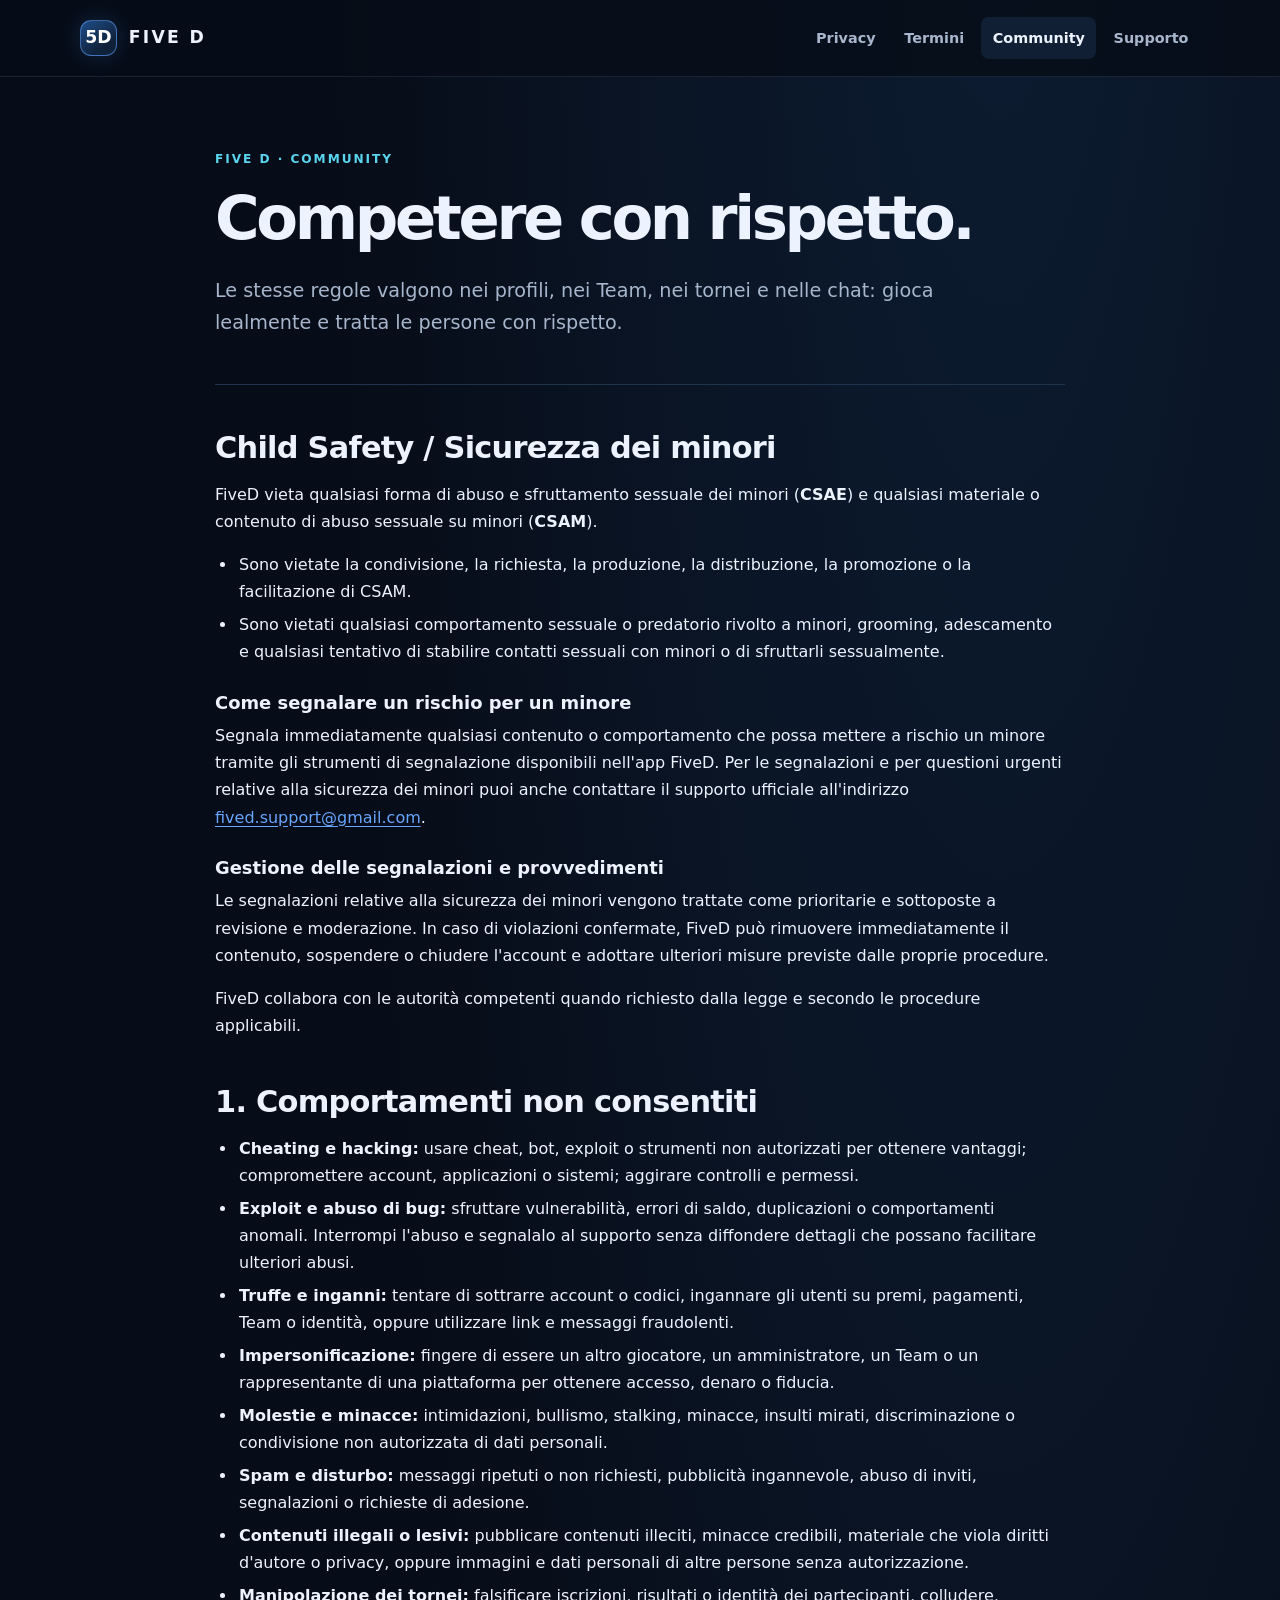
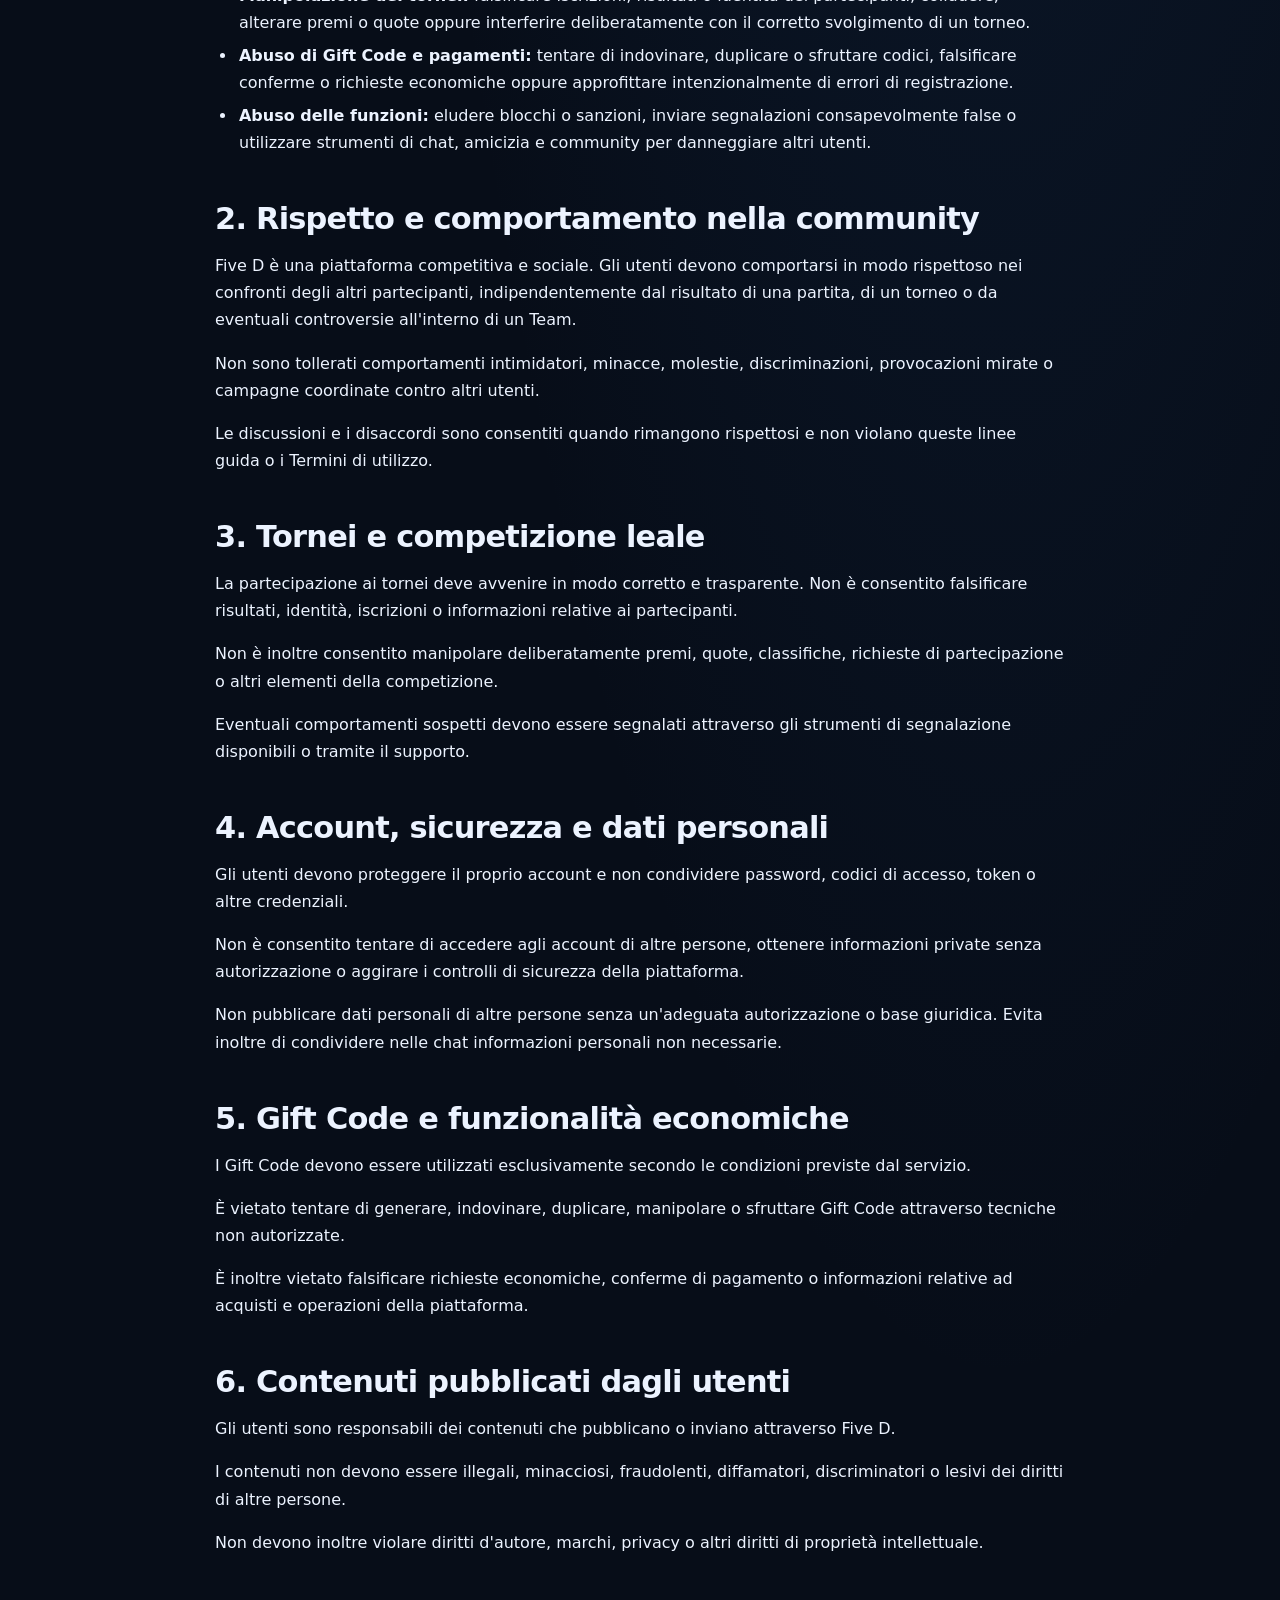
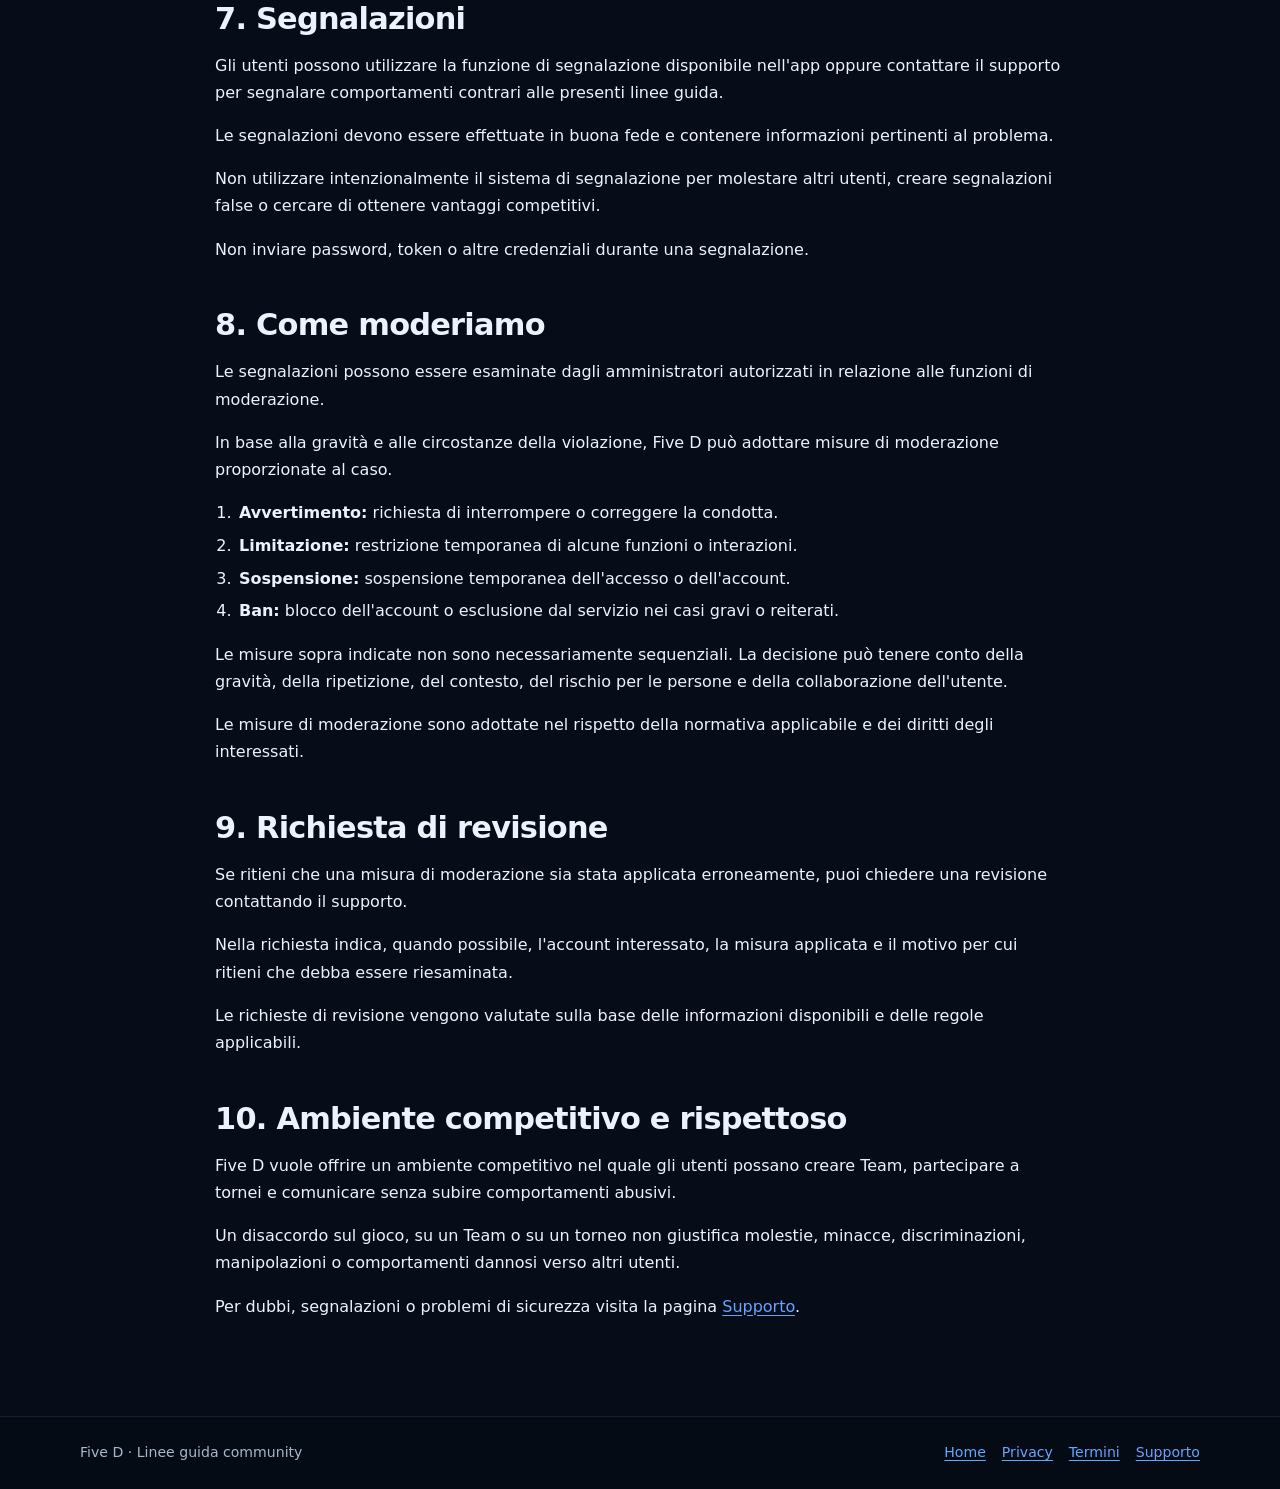
==== commit 87d762c7: "Add child safety guidelines" ====
--- a/community-guidelines.html
+++ b/community-guidelines.html
@@ -41,6 +41,54 @@
       </p>
     </header>
 
+    <section id="sicurezza-minori" aria-labelledby="sicurezza-minori-titolo">
+      <h2 id="sicurezza-minori-titolo">Child Safety / Sicurezza dei minori</h2>
+
+      <p>
+        FiveD vieta qualsiasi forma di abuso e sfruttamento sessuale dei minori
+        (<strong>CSAE</strong>) e qualsiasi materiale o contenuto di abuso
+        sessuale su minori (<strong>CSAM</strong>).
+      </p>
+
+      <ul>
+        <li>
+          Sono vietate la condivisione, la richiesta, la produzione, la
+          distribuzione, la promozione o la facilitazione di CSAM.
+        </li>
+        <li>
+          Sono vietati qualsiasi comportamento sessuale o predatorio rivolto
+          a minori, grooming, adescamento e qualsiasi tentativo di stabilire
+          contatti sessuali con minori o di sfruttarli sessualmente.
+        </li>
+      </ul>
+
+      <h3>Come segnalare un rischio per un minore</h3>
+
+      <p>
+        Segnala immediatamente qualsiasi contenuto o comportamento che possa
+        mettere a rischio un minore tramite gli strumenti di segnalazione
+        disponibili nell'app FiveD. Per le segnalazioni e per questioni urgenti
+        relative alla sicurezza dei minori puoi anche contattare il supporto
+        ufficiale all'indirizzo
+        <a href="mailto:fived.support@gmail.com">fived.support@gmail.com</a>.
+      </p>
+
+      <h3>Gestione delle segnalazioni e provvedimenti</h3>
+
+      <p>
+        Le segnalazioni relative alla sicurezza dei minori vengono trattate
+        come prioritarie e sottoposte a revisione e moderazione. In caso di
+        violazioni confermate, FiveD può rimuovere immediatamente il contenuto,
+        sospendere o chiudere l'account e adottare ulteriori misure previste
+        dalle proprie procedure.
+      </p>
+
+      <p>
+        FiveD collabora con le autorità competenti quando richiesto dalla
+        legge e secondo le procedure applicabili.
+      </p>
+    </section>
+
     <section>
       <h2>1. Comportamenti non consentiti</h2>
 
@@ -348,4 +396,4 @@
   </footer>
 
 </body>
-</html>+</html>
